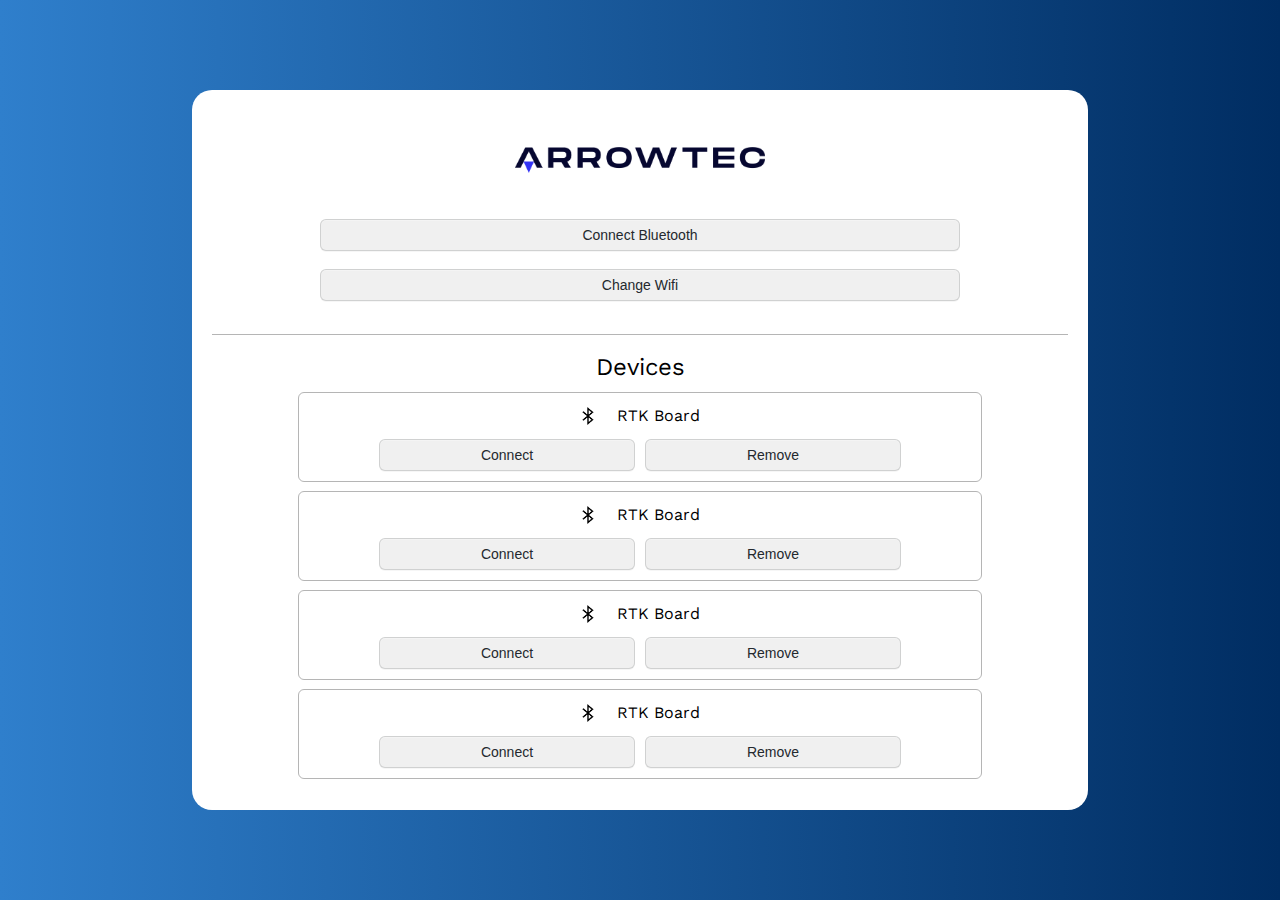
==== bluetooth.html @ 7c84a4ed "Added Devices (Connect Bluetooth page)" ====
<!DOCTYPE html>
<html lang="en">
<head>
    <meta charset="UTF-8">
    <meta http-equiv="X-UA-Compatible" content="IE=edge">
    <meta name="viewport" content="width=device-width, initial-scale=1.0">
    <link rel="stylesheet" href="./bluetoothstyles.css">
    <title>Arrowtec App</title>
</head>
<body>
    <div class="container">
        <div class="settings-card">
            <div class="header">
                <img src="./images/arrlogo.png" alt="Arrlogo">
                <input type="button" value="Connect Bluetooth" class="btn">
                <input type="button" value="Change Wifi" class="btn" onclick="window.location='./index.html';">
            </div>
            <h1 id="headingdevices">Devices</h1>
            <div class="content">
                <div class="device">
                    <div class="description">
                        <img src="./images/bluetooth.png" alt="bluetooth">
                        <h1>RTK Board</h1>
                    </div>
                    <div class="buttons">
                        <input type="button" value="Connect" class="btn">
                        <input type="button" value="Remove" class="btn">
                    </div>
                    
                </div>
                <div class="device">
                    <div class="description">
                        <img src="./images/bluetooth.png" alt="bluetooth">
                        <h1>RTK Board</h1>
                    </div>
                    <div class="buttons">
                        <input type="button" value="Connect" class="btn">
                        <input type="button" value="Remove" class="btn">
                    </div>
                </div>
                <div class="device">
                    <div class="description">
                        <img src="./images/bluetooth.png" alt="bluetooth">
                        <h1>RTK Board</h1>
                    </div>
                    <div class="buttons">
                        <input type="button" value="Connect" class="btn">
                        <input type="button" value="Remove" class="btn">
                    </div>
                </div>
                <div class="device">
                    <div class="description">
                        <img src="./images/bluetooth.png" alt="bluetooth">
                        <h1>RTK Board</h1>
                    </div>
                    <div class="buttons">
                        <input type="button" value="Connect" class="btn">
                        <input type="button" value="Remove" class="btn">
                    </div>
                </div>
            </div>
        </div>
    </div>
</body>
</html>
---- bluetoothstyles.css ----
@import url('https://fonts.googleapis.com/css2?family=Roboto:wght@300&family=Work+Sans&display=swap');

* {
    padding: 0;
    margin: 0;
    box-sizing: border-box;
}

body {
    background: rgb(47,127,204);
    background: linear-gradient(90deg, rgba(47,127,204,1) 0%, rgba(0,45,98,1) 100%);
    width: auto;
    font-family: 'Work Sans', sans-serif;
}
.container {
    display: flex;
    justify-content: center;
    align-items: center;
    height: 100vh;
    width: 100vw;
}

.settings-card {
    background: #fff;
    height: 50vh;
    width: 50vw;
    display: flex;
    flex-direction: column;
    padding: 20px;
    border-radius: 20px;
}

.settings-card .header {
    display: flex;
    align-items: center;
    justify-content: space-evenly;
    height: 10vh;
    padding: 20px 20px;
    border-bottom: solid 0.2vh rgba(128, 128, 128, 0.58);
}

.settings-card .header img {
    width: 35vh;
    padding: 10px;
}

.settings-card .header .btn {
    width: 15vw;
    margin: 1vw;
}

.settings-card .content {
    height: 100%;
    width: 100%;
    display: flex;
    flex-direction: column;
    justify-content: center;
    align-items: center;
}

.btn {
    display: flex;
    justify-content: center;
    outline: 0;
    cursor: pointer;
    padding: 5px 16px;
    font-size: 14px;
    font-weight: 500;
    line-height: 20px;
    vertical-align: middle;
    border: 1px solid;
    border-radius: 6px;
    box-shadow: rgba(27, 31, 35, 0.04) 0px 1px 0px, rgba(255, 255, 255, 0.25) 0px 1px 0px inset;
    color: #24292e;
    background-color: #f0f0f0;
    border-color: #1b1f2326;
    -webkit-appearance: none;
}

.btn:hover {
    background-color: #f4f4f489;
    border-color: #1b1f2326;
    transition-duration: 0.1s; 
}

#headingdevices {
    display: flex;
    align-items: center;
    justify-content: center;
    font-size: 1.5em;
    font-weight: normal;
    padding-top: 2vh;
}

.device {
    display: flex;
    justify-content: space-around;
    align-items: center;
    width: 60%;
    height: 5vh;
    border: solid 0.2vh rgba(128, 128, 128, 0.58);
    border-radius: 6px;
    padding: 5px;
    margin: 0.5vh;
}

.device .description {
    display: flex;
    justify-content: space-between;
    align-items: center;
    height: 5vh;
}

.device .description img {
    height: 50%;
    padding-right: 20px;
}

.buttons {
    display: flex;

}

.buttons .btn {
    margin: 5px;
}

.device .description h1 {
    font-size: 1.25em;
    font-weight: normal;
}




@media screen and (max-width: 1400px) {
    .settings-card {
        height: 80vh;
        width: 70vw;
    }

    .settings-card .header {
        flex-direction: column;
        justify-content: flex-start;
        padding-top: 0;
        height: 40vh;
        
    }
    .settings-card .header img {
        width: 30vh;
        margin: 3vh;
    }
    .settings-card .header .btn {
        margin: 1vh;
        width: 50vw;
    }

    .device {
        flex-direction: column;
        height: 10vh;
        width: 80%;
        padding: 0.5vh;
        border: solid 0.2vh rgba(128, 128, 128, 0.58);
    }

    .device .description img {
        height: 2vh;
    }

    .device .description h1 {
        font-size: 1em;
    }

    .buttons {
        display: flex;
    }

    .buttons .btn {
        width: 20vw;
        margin: 5px;
    }
}
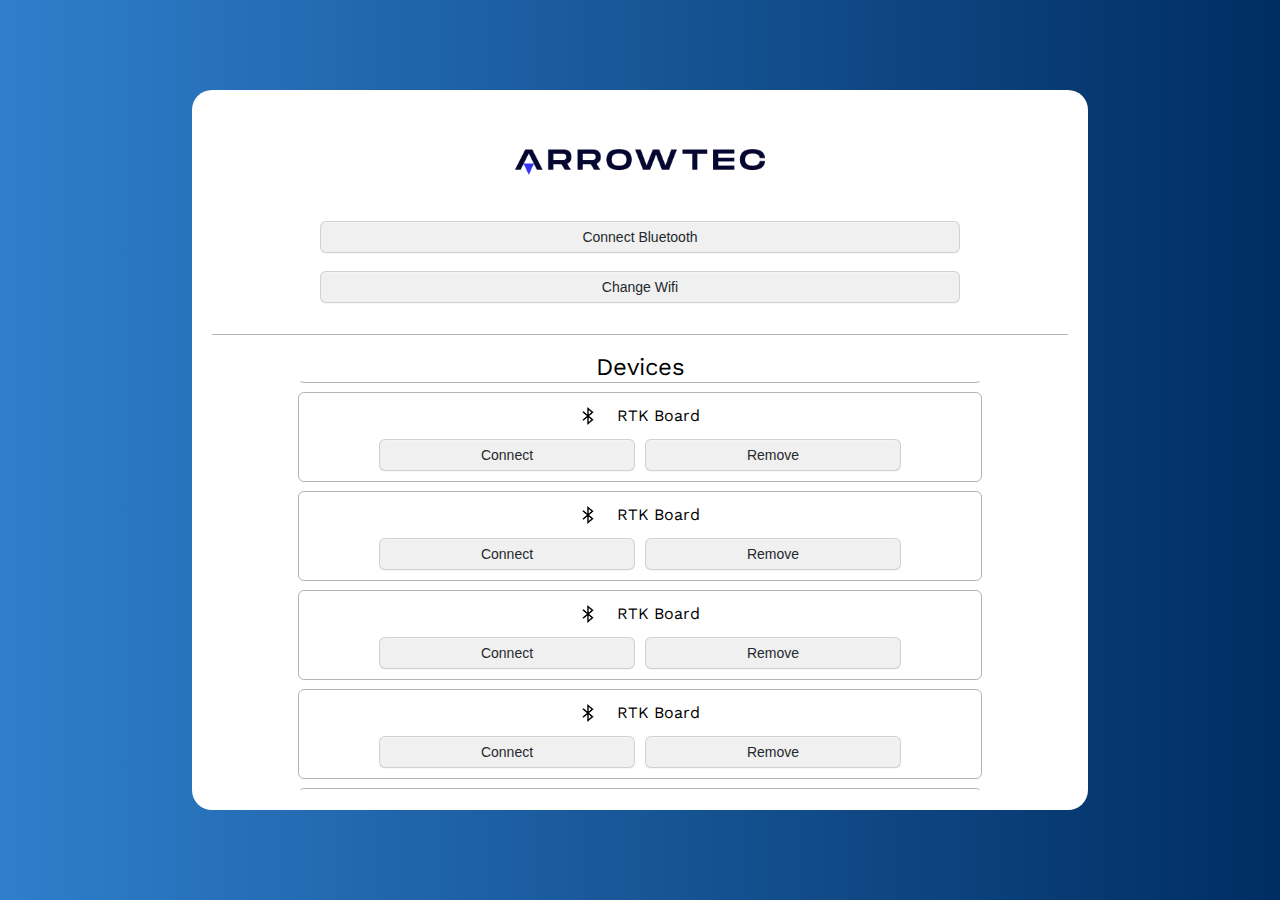
==== commit 031dae37: "Fixed device overpopulating etc." ====
--- a/bluetooth.html
+++ b/bluetooth.html
@@ -58,6 +58,29 @@
                         <input type="button" value="Remove" class="btn">
                     </div>
                 </div>
+                
+                <div class="device">
+                    <div class="description">
+                        <img src="./images/bluetooth.png" alt="bluetooth">
+                        <h1>RTK Board</h1>
+                    </div>
+                    <div class="buttons">
+                        <input type="button" value="Connect" class="btn">
+                        <input type="button" value="Remove" class="btn">
+                    </div>
+                </div>
+                
+                <div class="device">
+                    <div class="description">
+                        <img src="./images/bluetooth.png" alt="bluetooth">
+                        <h1>RTK Board</h1>
+                    </div>
+                    <div class="buttons">
+                        <input type="button" value="Connect" class="btn">
+                        <input type="button" value="Remove" class="btn">
+                    </div>
+                </div>
+                
             </div>
         </div>
     </div>
--- a/bluetoothstyles.css
+++ b/bluetoothstyles.css
@@ -9,15 +9,17 @@
 body {
     background: rgb(47,127,204);
     background: linear-gradient(90deg, rgba(47,127,204,1) 0%, rgba(0,45,98,1) 100%);
-    width: auto;
+    width: 100vw;
+    height: 100vh;
     font-family: 'Work Sans', sans-serif;
+    display: flex;
+    justify-content: center;
+    align-items: center;
 }
 .container {
     display: flex;
     justify-content: center;
     align-items: center;
-    height: 100vh;
-    width: 100vw;
 }
 
 .settings-card {
@@ -94,7 +96,7 @@
 
 .device {
     display: flex;
-    justify-content: space-around;
+    justify-content: space-between;
     align-items: center;
     width: 60%;
     height: 5vh;
@@ -141,7 +143,8 @@
 
     .settings-card .header {
         flex-direction: column;
-        justify-content: flex-start;
+        justify-content: center;
+        position: relative;
         padding-top: 0;
         height: 40vh;
         
@@ -153,6 +156,10 @@
     .settings-card .header .btn {
         margin: 1vh;
         width: 50vw;
+    }
+
+    .settings-card .content {
+        overflow: scroll;
     }
 
     .device {
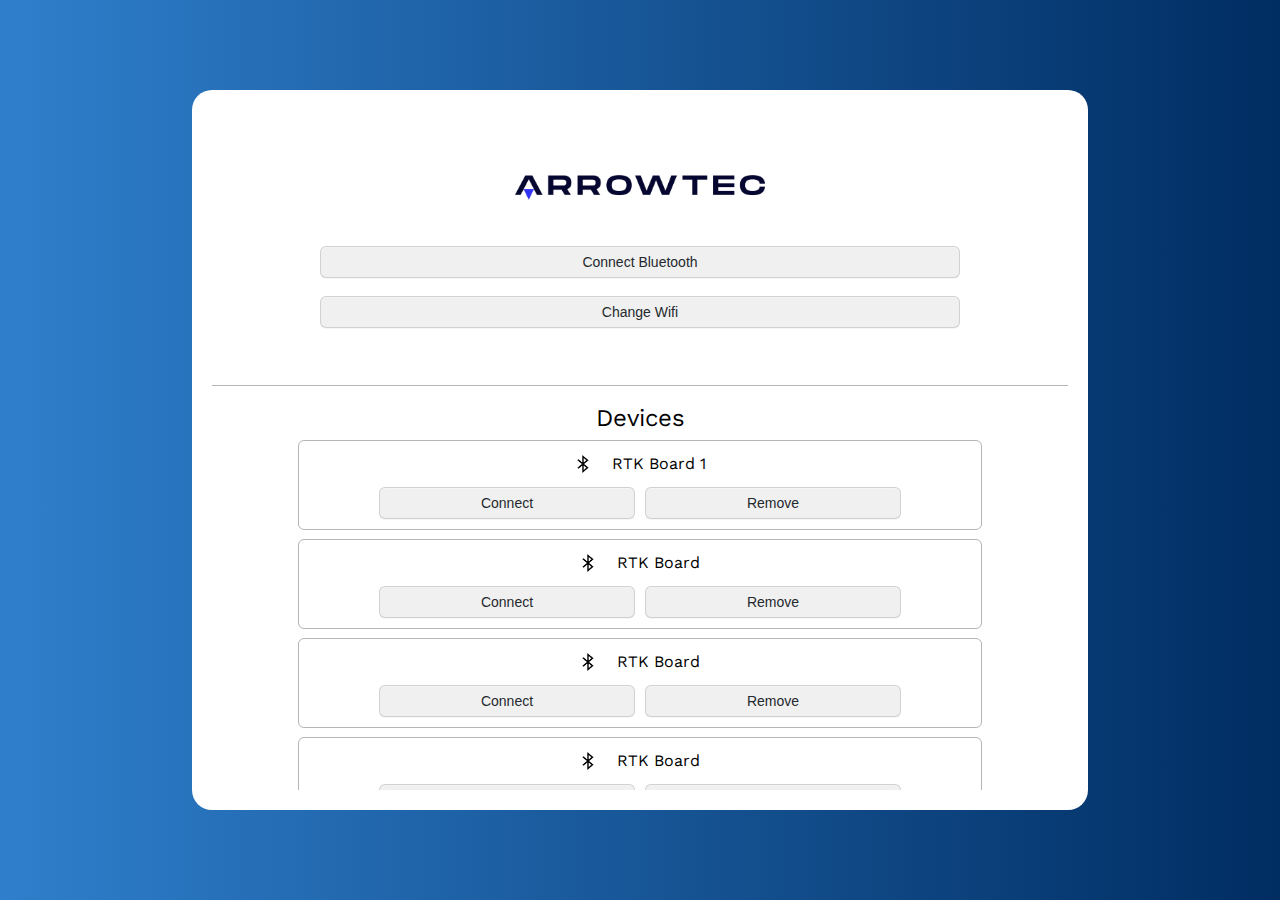
==== commit 708b55d6: "Overflow-y on devices + fixed heights" ====
--- a/bluetooth.html
+++ b/bluetooth.html
@@ -20,7 +20,7 @@
                 <div class="device">
                     <div class="description">
                         <img src="./images/bluetooth.png" alt="bluetooth">
-                        <h1>RTK Board</h1>
+                        <h1>RTK Board 1</h1>
                     </div>
                     <div class="buttons">
                         <input type="button" value="Connect" class="btn">
--- a/bluetoothstyles.css
+++ b/bluetoothstyles.css
@@ -52,12 +52,14 @@
 }
 
 .settings-card .content {
-    height: 100%;
+    padding-top: 7vh;
+    height: 75%;
     width: 100%;
     display: flex;
     flex-direction: column;
     justify-content: center;
     align-items: center;
+    overflow-y: scroll;
 }
 
 .btn {
@@ -159,7 +161,9 @@
     }
 
     .settings-card .content {
-        overflow: scroll;
+        height: 44vh;
+        padding-top: 27vh;
+        overflow-y: scroll;
     }
 
     .device {
